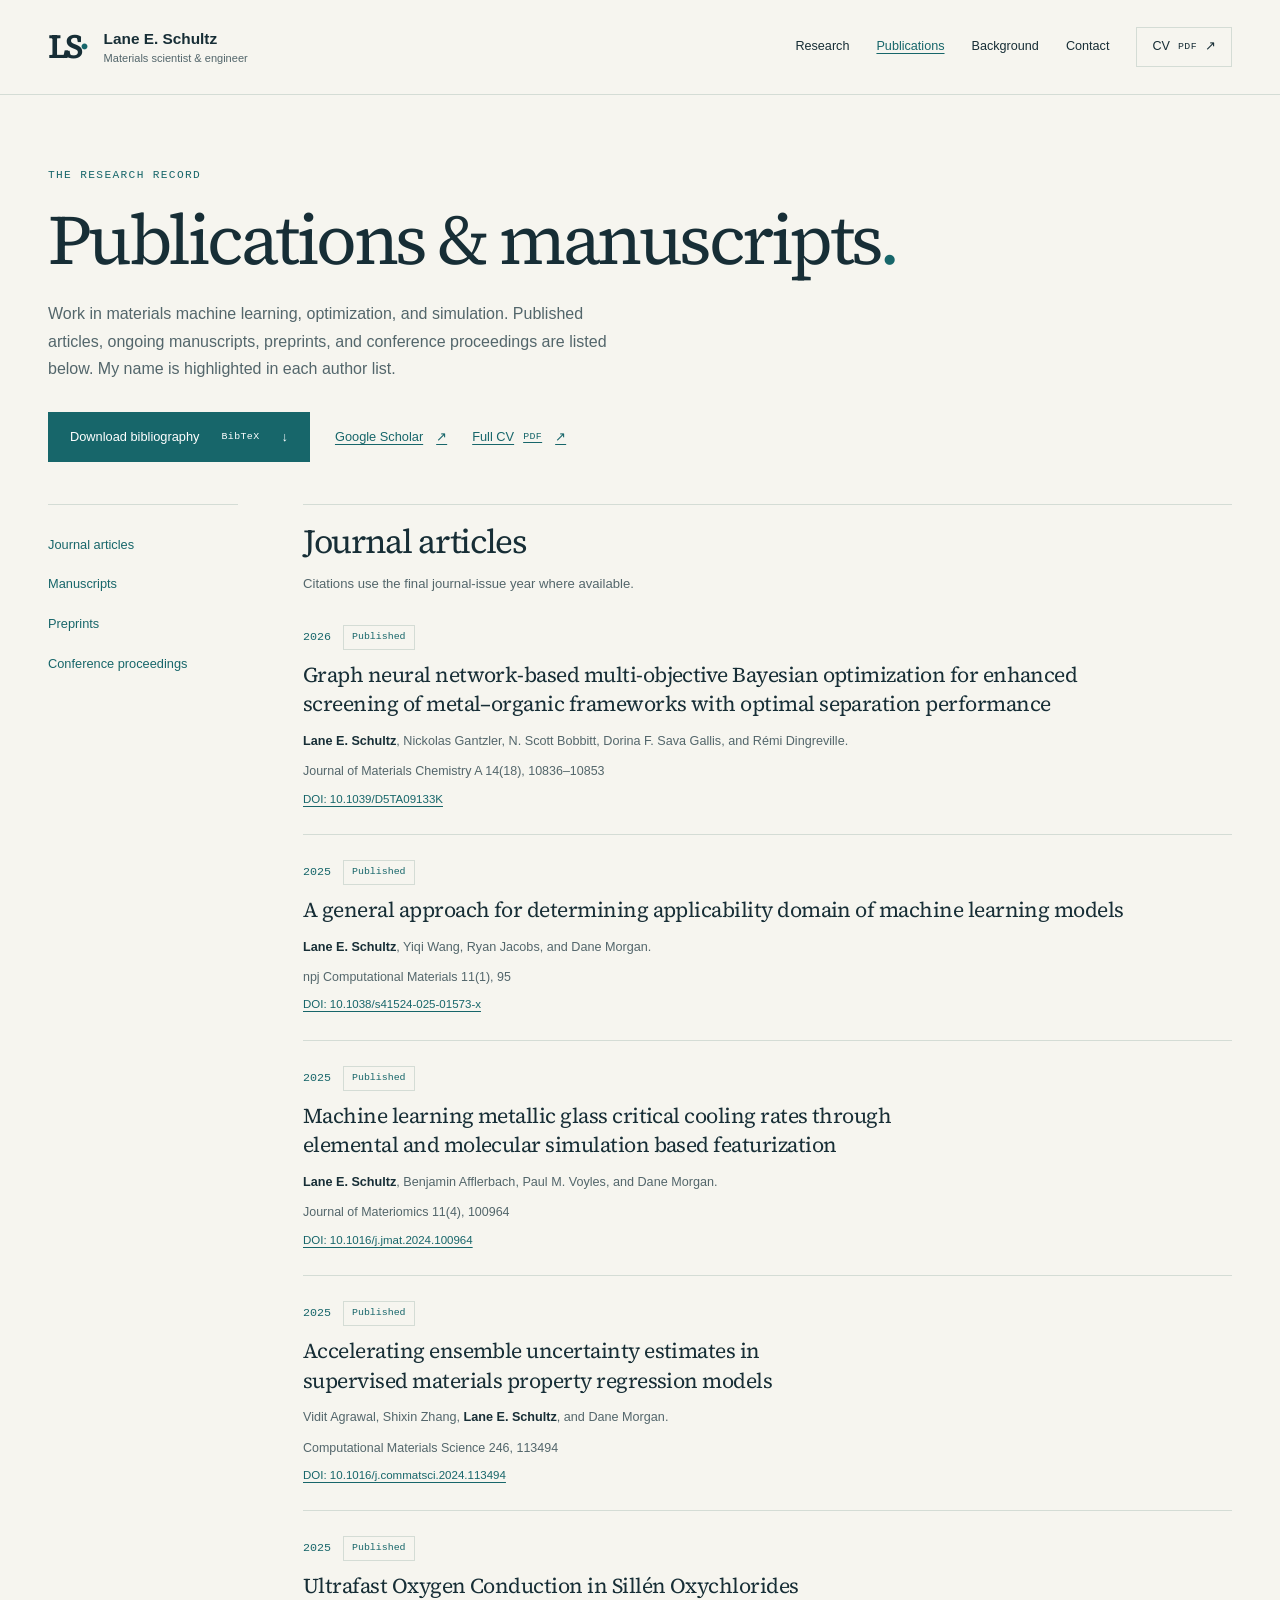
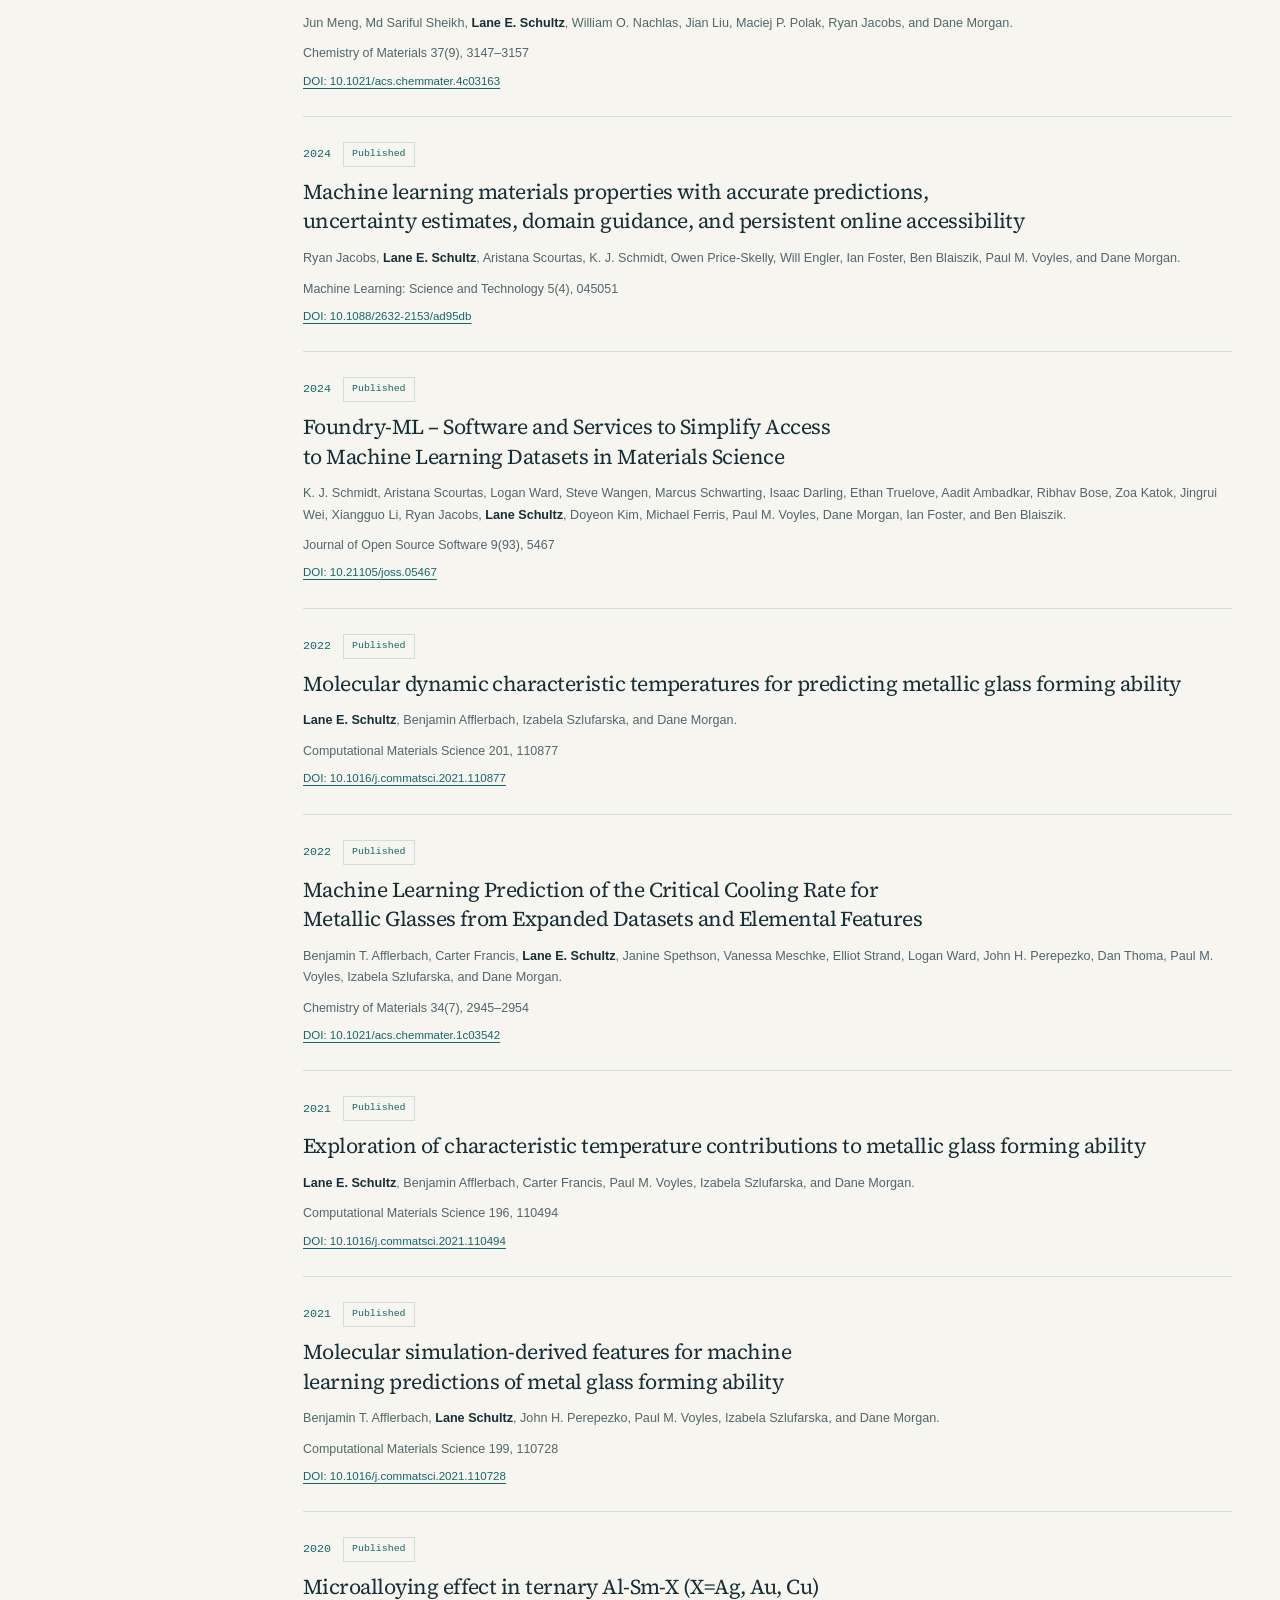
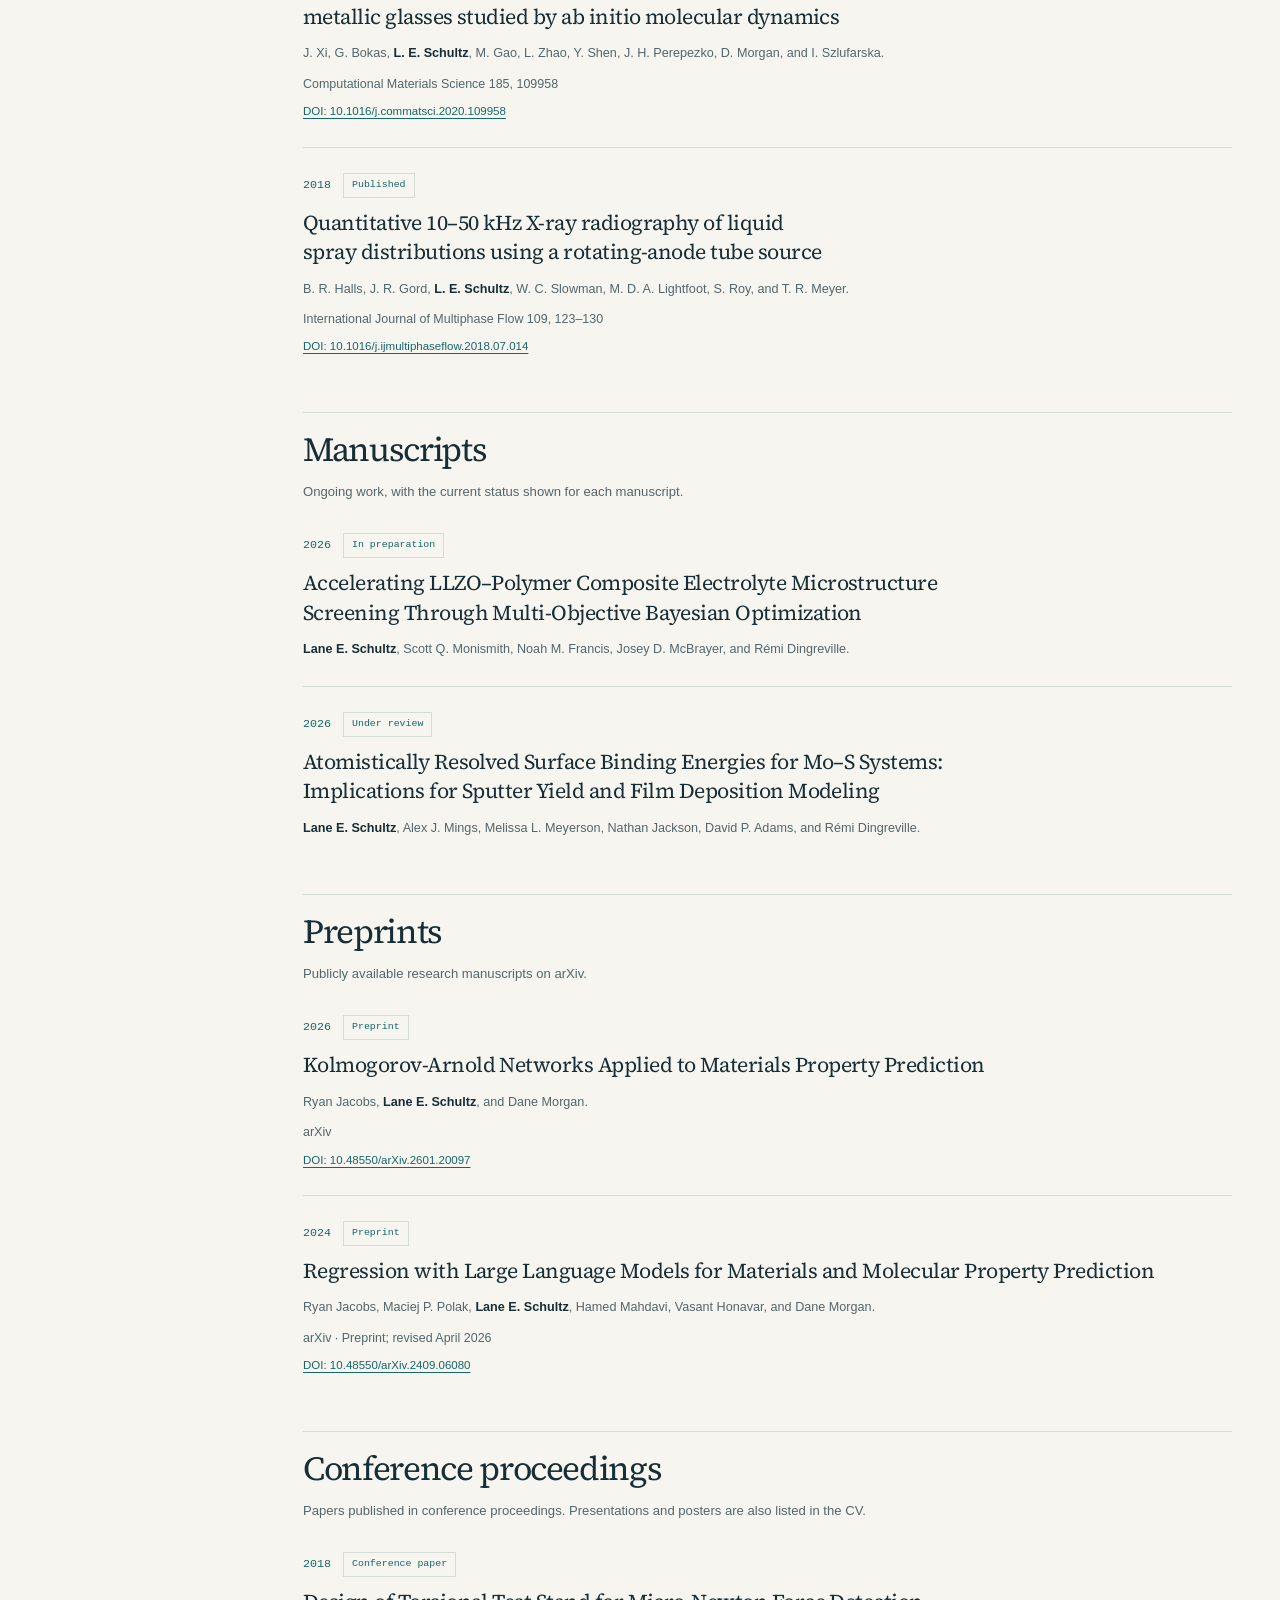
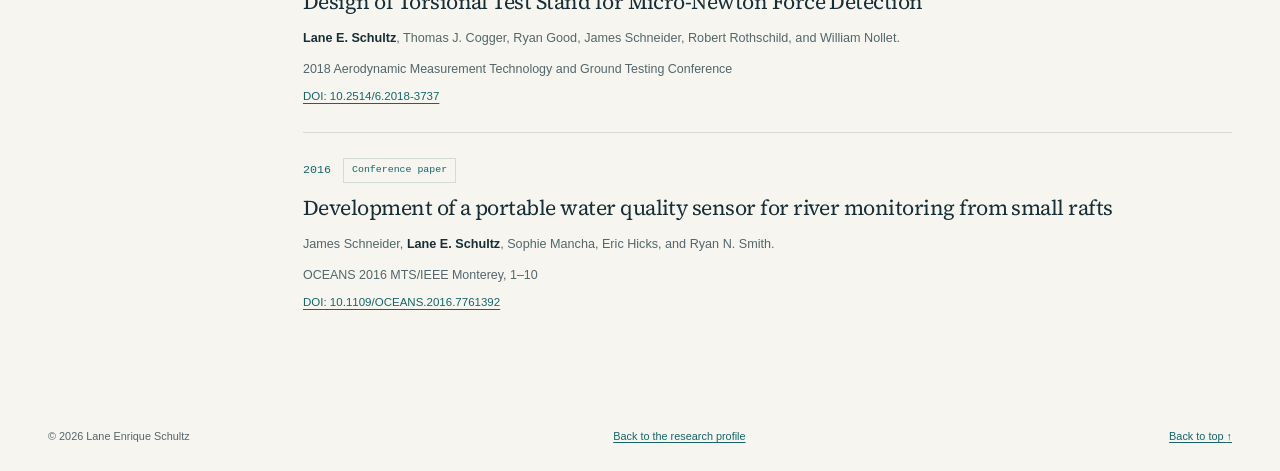
==== publications/index.html @ e8517e7f "First udpate using agentic modifications." ====
<!doctype html>
<html lang="en">
<head>
  <meta charset="utf-8">
  <meta name="viewport" content="width=device-width, initial-scale=1">
  <title>Publications &amp; Manuscripts | Lane E. Schultz</title>
  <meta name="description" content="Publications, preprints, and manuscripts by Lane E. Schultz in materials machine learning, Bayesian optimization, atomistic simulation, and materials design.">
  <meta name="theme-color" content="#f6f5ef">
  <link rel="canonical" href="https://leschultz.github.io/publications/">
  <link rel="icon" href="/assets/img/favicon.svg" type="image/svg+xml">
  <link rel="icon" href="/assets/img/favicon.png" type="image/png">
  <link rel="preload" href="/assets/fonts/source-serif-4-latin-400.woff2" as="font" type="font/woff2" crossorigin>
  <link rel="stylesheet" href="/assets/css/site.css">
  <script src="/assets/js/site.js" defer></script>
  <meta property="og:type" content="website">
  <meta property="og:title" content="Publications &amp; Manuscripts — Lane E. Schultz">
  <meta property="og:description" content="A research record spanning materials machine learning, Bayesian optimization, and multiscale simulation.">
  <meta property="og:url" content="https://leschultz.github.io/publications/">
  <meta property="og:image" content="https://leschultz.github.io/assets/img/social-card.png">
  <meta property="og:image:alt" content="Lane Enrique Schultz — materials science, machine learning, and multiscale modeling.">
  <meta name="twitter:card" content="summary_large_image">
</head>
<body>
  <a class="skip-link" href="#main">Skip to content</a>
  <header class="site-header"><div class="container header-inner">
    <a class="brand" href="/" aria-label="Lane Schultz — home"><span class="brand-mark" aria-hidden="true">LS<span>·</span></span><span>Lane E. Schultz<span class="brand-subtitle">Materials scientist &amp; engineer</span></span></a>
    <button class="menu-toggle" type="button" aria-expanded="false" aria-controls="site-nav" hidden>Menu <span aria-hidden="true">+</span></button>
    <nav id="site-nav" class="site-nav" aria-label="Main navigation"><a href="/#research">Research</a><a href="/publications/" aria-current="page">Publications</a><a href="/#background">Background</a><a href="/#contact">Contact</a><a class="nav-cv" href="/curriculum_vitae/cv_full_leschultz.pdf">CV <span class="file-label">PDF</span><span aria-hidden="true">↗</span></a></nav>
  </div></header>
  <main id="main" class="container">
    <div class="page-intro"><p class="eyebrow">The research record</p><h1>Publications &amp; manuscripts<span class="accent">.</span></h1><p>Work in materials machine learning, optimization, and simulation. Published articles, ongoing manuscripts, preprints, and conference proceedings are listed below. My name is highlighted in each author list.</p><div class="actions"><a class="button" href="/files/publications.bib" download>Download bibliography <span class="file-label">BibTeX</span><span aria-hidden="true">↓</span></a><a class="text-link" href="https://scholar.google.com/citations?user=8WyBz08AAAAJ">Google Scholar <span aria-hidden="true">↗</span></a><a class="text-link" href="/curriculum_vitae/cv_full_leschultz.pdf">Full CV <span class="file-label">PDF</span><span aria-hidden="true">↗</span></a></div></div>
    <div class="archive-layout">
      <nav class="archive-nav" aria-label="Publication categories"><a href="#journal">Journal articles</a><a href="#manuscript">Manuscripts</a><a href="#preprint">Preprints</a><a href="#conference">Conference proceedings</a></nav>
      <div>
        <!-- generated:publication-archive -->
<section class="archive-section" id="journal" aria-labelledby="journal-heading">
<h2 id="journal-heading">Journal articles</h2>
<p class="archive-description">Citations use the final journal-issue year where available.</p>
<ol class="publication-list">
<li class="publication-entry" id="schultz_2026">
  <div class="publication-meta"><span class="publication-year">2026</span><span class="status-label">Published</span></div>
  <h3><a href="https://doi.org/10.1039/D5TA09133K">Graph neural network-based multi-objective Bayesian optimization for enhanced screening of metal–organic frameworks with optimal separation performance</a></h3>
  <p class="publication-authors"><strong>Lane E. Schultz</strong>, Nickolas Gantzler, N. Scott Bobbitt, Dorina F. Sava Gallis, and Rémi Dingreville.</p>
  <p class="publication-citation">Journal of Materials Chemistry A 14(18), 10836–10853</p>
  <p class="publication-doi"><a href="https://doi.org/10.1039/D5TA09133K">DOI: 10.1039/D5TA09133K</a></p>
</li>
<li class="publication-entry" id="schultz_kde_2024">
  <div class="publication-meta"><span class="publication-year">2025</span><span class="status-label">Published</span></div>
  <h3><a href="https://doi.org/10.1038/s41524-025-01573-x">A general approach for determining applicability domain of machine learning models</a></h3>
  <p class="publication-authors"><strong>Lane E. Schultz</strong>, Yiqi Wang, Ryan Jacobs, and Dane Morgan.</p>
  <p class="publication-citation">npj Computational Materials 11(1), 95</p>
  <p class="publication-doi"><a href="https://doi.org/10.1038/s41524-025-01573-x">DOI: 10.1038/s41524-025-01573-x</a></p>
</li>
<li class="publication-entry" id="schultz_potentials_2024">
  <div class="publication-meta"><span class="publication-year">2025</span><span class="status-label">Published</span></div>
  <h3><a href="https://doi.org/10.1016/j.jmat.2024.100964">Machine learning metallic glass critical cooling rates through elemental and molecular simulation based featurization</a></h3>
  <p class="publication-authors"><strong>Lane E. Schultz</strong>, Benjamin Afflerbach, Paul M. Voyles, and Dane Morgan.</p>
  <p class="publication-citation">Journal of Materiomics 11(4), 100964</p>
  <p class="publication-doi"><a href="https://doi.org/10.1016/j.jmat.2024.100964">DOI: 10.1016/j.jmat.2024.100964</a></p>
</li>
<li class="publication-entry" id="agrawal_2024">
  <div class="publication-meta"><span class="publication-year">2025</span><span class="status-label">Published</span></div>
  <h3><a href="https://doi.org/10.1016/j.commatsci.2024.113494">Accelerating ensemble uncertainty estimates in supervised materials property regression models</a></h3>
  <p class="publication-authors">Vidit Agrawal, Shixin Zhang, <strong>Lane E. Schultz</strong>, and Dane Morgan.</p>
  <p class="publication-citation">Computational Materials Science 246, 113494</p>
  <p class="publication-doi"><a href="https://doi.org/10.1016/j.commatsci.2024.113494">DOI: 10.1016/j.commatsci.2024.113494</a></p>
</li>
<li class="publication-entry" id="meng_2024">
  <div class="publication-meta"><span class="publication-year">2025</span><span class="status-label">Published</span></div>
  <h3><a href="https://doi.org/10.1021/acs.chemmater.4c03163">Ultrafast Oxygen Conduction in Sillén Oxychlorides</a></h3>
  <p class="publication-authors">Jun Meng, Md Sariful Sheikh, <strong>Lane E. Schultz</strong>, William O. Nachlas, Jian Liu, Maciej P. Polak, Ryan Jacobs, and Dane Morgan.</p>
  <p class="publication-citation">Chemistry of Materials 37(9), 3147–3157</p>
  <p class="publication-doi"><a href="https://doi.org/10.1021/acs.chemmater.4c03163">DOI: 10.1021/acs.chemmater.4c03163</a></p>
</li>
<li class="publication-entry" id="jacobs_2024">
  <div class="publication-meta"><span class="publication-year">2024</span><span class="status-label">Published</span></div>
  <h3><a href="https://doi.org/10.1088/2632-2153/ad95db">Machine learning materials properties with accurate predictions, uncertainty estimates, domain guidance, and persistent online accessibility</a></h3>
  <p class="publication-authors">Ryan Jacobs, <strong>Lane E. Schultz</strong>, Aristana Scourtas, K. J. Schmidt, Owen Price-Skelly, Will Engler, Ian Foster, Ben Blaiszik, Paul M. Voyles, and Dane Morgan.</p>
  <p class="publication-citation">Machine Learning: Science and Technology 5(4), 045051</p>
  <p class="publication-doi"><a href="https://doi.org/10.1088/2632-2153/ad95db">DOI: 10.1088/2632-2153/ad95db</a></p>
</li>
<li class="publication-entry" id="schmidt_2024">
  <div class="publication-meta"><span class="publication-year">2024</span><span class="status-label">Published</span></div>
  <h3><a href="https://doi.org/10.21105/joss.05467">Foundry-ML – Software and Services to Simplify Access to Machine Learning Datasets in Materials Science</a></h3>
  <p class="publication-authors">K. J. Schmidt, Aristana Scourtas, Logan Ward, Steve Wangen, Marcus Schwarting, Isaac Darling, Ethan Truelove, Aadit Ambadkar, Ribhav Bose, Zoa Katok, Jingrui Wei, Xiangguo Li, Ryan Jacobs, <strong>Lane Schultz</strong>, Doyeon Kim, Michael Ferris, Paul M. Voyles, Dane Morgan, Ian Foster, and Ben Blaiszik.</p>
  <p class="publication-citation">Journal of Open Source Software 9(93), 5467</p>
  <p class="publication-doi"><a href="https://doi.org/10.21105/joss.05467">DOI: 10.21105/joss.05467</a></p>
</li>
<li class="publication-entry" id="schultz_2022">
  <div class="publication-meta"><span class="publication-year">2022</span><span class="status-label">Published</span></div>
  <h3><a href="https://doi.org/10.1016/j.commatsci.2021.110877">Molecular dynamic characteristic temperatures for predicting metallic glass forming ability</a></h3>
  <p class="publication-authors"><strong>Lane E. Schultz</strong>, Benjamin Afflerbach, Izabela Szlufarska, and Dane Morgan.</p>
  <p class="publication-citation">Computational Materials Science 201, 110877</p>
  <p class="publication-doi"><a href="https://doi.org/10.1016/j.commatsci.2021.110877">DOI: 10.1016/j.commatsci.2021.110877</a></p>
</li>
<li class="publication-entry" id="afflerbach_2022">
  <div class="publication-meta"><span class="publication-year">2022</span><span class="status-label">Published</span></div>
  <h3><a href="https://doi.org/10.1021/acs.chemmater.1c03542">Machine Learning Prediction of the Critical Cooling Rate for Metallic Glasses from Expanded Datasets and Elemental Features</a></h3>
  <p class="publication-authors">Benjamin T. Afflerbach, Carter Francis, <strong>Lane E. Schultz</strong>, Janine Spethson, Vanessa Meschke, Elliot Strand, Logan Ward, John H. Perepezko, Dan Thoma, Paul M. Voyles, Izabela Szlufarska, and Dane Morgan.</p>
  <p class="publication-citation">Chemistry of Materials 34(7), 2945–2954</p>
  <p class="publication-doi"><a href="https://doi.org/10.1021/acs.chemmater.1c03542">DOI: 10.1021/acs.chemmater.1c03542</a></p>
</li>
<li class="publication-entry" id="schultz_2021">
  <div class="publication-meta"><span class="publication-year">2021</span><span class="status-label">Published</span></div>
  <h3><a href="https://doi.org/10.1016/j.commatsci.2021.110494">Exploration of characteristic temperature contributions to metallic glass forming ability</a></h3>
  <p class="publication-authors"><strong>Lane E. Schultz</strong>, Benjamin Afflerbach, Carter Francis, Paul M. Voyles, Izabela Szlufarska, and Dane Morgan.</p>
  <p class="publication-citation">Computational Materials Science 196, 110494</p>
  <p class="publication-doi"><a href="https://doi.org/10.1016/j.commatsci.2021.110494">DOI: 10.1016/j.commatsci.2021.110494</a></p>
</li>
<li class="publication-entry" id="afflerbach_2021">
  <div class="publication-meta"><span class="publication-year">2021</span><span class="status-label">Published</span></div>
  <h3><a href="https://doi.org/10.1016/j.commatsci.2021.110728">Molecular simulation-derived features for machine learning predictions of metal glass forming ability</a></h3>
  <p class="publication-authors">Benjamin T. Afflerbach, <strong>Lane Schultz</strong>, John H. Perepezko, Paul M. Voyles, Izabela Szlufarska, and Dane Morgan.</p>
  <p class="publication-citation">Computational Materials Science 199, 110728</p>
  <p class="publication-doi"><a href="https://doi.org/10.1016/j.commatsci.2021.110728">DOI: 10.1016/j.commatsci.2021.110728</a></p>
</li>
<li class="publication-entry" id="janqi_2020">
  <div class="publication-meta"><span class="publication-year">2020</span><span class="status-label">Published</span></div>
  <h3><a href="https://doi.org/10.1016/j.commatsci.2020.109958">Microalloying effect in ternary Al-Sm-X (X=Ag, Au, Cu) metallic glasses studied by ab initio molecular dynamics</a></h3>
  <p class="publication-authors">J. Xi, G. Bokas, <strong>L. E. Schultz</strong>, M. Gao, L. Zhao, Y. Shen, J. H. Perepezko, D. Morgan, and I. Szlufarska.</p>
  <p class="publication-citation">Computational Materials Science 185, 109958</p>
  <p class="publication-doi"><a href="https://doi.org/10.1016/j.commatsci.2020.109958">DOI: 10.1016/j.commatsci.2020.109958</a></p>
</li>
<li class="publication-entry" id="halls_2018">
  <div class="publication-meta"><span class="publication-year">2018</span><span class="status-label">Published</span></div>
  <h3><a href="https://doi.org/10.1016/j.ijmultiphaseflow.2018.07.014">Quantitative 10–50 kHz X-ray radiography of liquid spray distributions using a rotating-anode tube source</a></h3>
  <p class="publication-authors">B. R. Halls, J. R. Gord, <strong>L. E. Schultz</strong>, W. C. Slowman, M. D. A. Lightfoot, S. Roy, and T. R. Meyer.</p>
  <p class="publication-citation">International Journal of Multiphase Flow 109, 123–130</p>
  <p class="publication-doi"><a href="https://doi.org/10.1016/j.ijmultiphaseflow.2018.07.014">DOI: 10.1016/j.ijmultiphaseflow.2018.07.014</a></p>
</li>
</ol>
</section>
<section class="archive-section" id="manuscript" aria-labelledby="manuscript-heading">
<h2 id="manuscript-heading">Manuscripts</h2>
<p class="archive-description">Ongoing work, with the current status shown for each manuscript.</p>
<ol class="publication-list">
<li class="publication-entry" id="schultz_llzo_2026">
  <div class="publication-meta"><span class="publication-year">2026</span><span class="status-label">In preparation</span></div>
  <h3>Accelerating LLZO–Polymer Composite Electrolyte Microstructure Screening Through Multi-Objective Bayesian Optimization</h3>
  <p class="publication-authors"><strong>Lane E. Schultz</strong>, Scott Q. Monismith, Noah M. Francis, Josey D. McBrayer, and Rémi Dingreville.</p>
</li>
<li class="publication-entry" id="schultz_sputtering_2026">
  <div class="publication-meta"><span class="publication-year">2026</span><span class="status-label">Under review</span></div>
  <h3>Atomistically Resolved Surface Binding Energies for Mo–S Systems: Implications for Sputter Yield and Film Deposition Modeling</h3>
  <p class="publication-authors"><strong>Lane E. Schultz</strong>, Alex J. Mings, Melissa L. Meyerson, Nathan Jackson, David P. Adams, and Rémi Dingreville.</p>
</li>
</ol>
</section>
<section class="archive-section" id="preprint" aria-labelledby="preprint-heading">
<h2 id="preprint-heading">Preprints</h2>
<p class="archive-description">Publicly available research manuscripts on arXiv.</p>
<ol class="publication-list">
<li class="publication-entry" id="jacobs2026kolmogorovarnoldnetworksappliedmaterials">
  <div class="publication-meta"><span class="publication-year">2026</span><span class="status-label">Preprint</span></div>
  <h3><a href="https://doi.org/10.48550/arXiv.2601.20097">Kolmogorov-Arnold Networks Applied to Materials Property Prediction</a></h3>
  <p class="publication-authors">Ryan Jacobs, <strong>Lane E. Schultz</strong>, and Dane Morgan.</p>
  <p class="publication-citation">arXiv</p>
  <p class="publication-doi"><a href="https://doi.org/10.48550/arXiv.2601.20097">DOI: 10.48550/arXiv.2601.20097</a></p>
</li>
<li class="publication-entry" id="jacobs2024regressionlargelanguagemodels">
  <div class="publication-meta"><span class="publication-year">2024</span><span class="status-label">Preprint</span></div>
  <h3><a href="https://doi.org/10.48550/arXiv.2409.06080">Regression with Large Language Models for Materials and Molecular Property Prediction</a></h3>
  <p class="publication-authors">Ryan Jacobs, Maciej P. Polak, <strong>Lane E. Schultz</strong>, Hamed Mahdavi, Vasant Honavar, and Dane Morgan.</p>
  <p class="publication-citation">arXiv · Preprint; revised April 2026</p>
  <p class="publication-doi"><a href="https://doi.org/10.48550/arXiv.2409.06080">DOI: 10.48550/arXiv.2409.06080</a></p>
</li>
</ol>
</section>
<section class="archive-section" id="conference" aria-labelledby="conference-heading">
<h2 id="conference-heading">Conference proceedings</h2>
<p class="archive-description">Papers published in conference proceedings. Presentations and posters are also listed in the CV.</p>
<ol class="publication-list">
<li class="publication-entry" id="schultz_2018">
  <div class="publication-meta"><span class="publication-year">2018</span><span class="status-label">Conference paper</span></div>
  <h3><a href="https://doi.org/10.2514/6.2018-3737">Design of Torsional Test Stand for Micro-Newton Force Detection</a></h3>
  <p class="publication-authors"><strong>Lane E. Schultz</strong>, Thomas J. Cogger, Ryan Good, James Schneider, Robert Rothschild, and William Nollet.</p>
  <p class="publication-citation">2018 Aerodynamic Measurement Technology and Ground Testing Conference</p>
  <p class="publication-doi"><a href="https://doi.org/10.2514/6.2018-3737">DOI: 10.2514/6.2018-3737</a></p>
</li>
<li class="publication-entry" id="schneider_2016">
  <div class="publication-meta"><span class="publication-year">2016</span><span class="status-label">Conference paper</span></div>
  <h3><a href="https://doi.org/10.1109/OCEANS.2016.7761392">Development of a portable water quality sensor for river monitoring from small rafts</a></h3>
  <p class="publication-authors">James Schneider, <strong>Lane E. Schultz</strong>, Sophie Mancha, Eric Hicks, and Ryan N. Smith.</p>
  <p class="publication-citation">OCEANS 2016 MTS/IEEE Monterey, 1–10</p>
  <p class="publication-doi"><a href="https://doi.org/10.1109/OCEANS.2016.7761392">DOI: 10.1109/OCEANS.2016.7761392</a></p>
</li>
</ol>
</section>
<!-- /generated:publication-archive -->
      </div>
    </div>
  </main>
  <footer class="site-footer"><div class="container footer-inner"><p>© <span data-year>2026</span> Lane Enrique Schultz</p><p><a href="/">Back to the research profile</a></p><a href="#main">Back to top <span aria-hidden="true">↑</span></a></div></footer>
</body>
</html>
---- assets/css/site.css ----
@font-face {
  font-family: "Source Serif";
  src: url("../fonts/source-serif-4-latin-400.woff2") format("woff2");
  font-style: normal;
  font-weight: 400;
  font-display: swap;
}

:root {
  color-scheme: light;
  --paper: #f6f5ef;
  --white: #fffefa;
  --ink: #172e36;
  --muted: #53666b;
  --teal: #17666a;
  --teal-dark: #104d50;
  --line: #d4dcd5;
  --wash: #eaf0e9;
  --gold: #ae7941;
  --serif: "Source Serif", Georgia, "Times New Roman", serif;
  --sans: -apple-system, BlinkMacSystemFont, "Segoe UI", sans-serif;
  --mono: "SFMono-Regular", Consolas, "Liberation Mono", monospace;
  --header-height: 94px;
}

* { box-sizing: border-box; }
html { scroll-behavior: smooth; scroll-padding-top: calc(var(--header-height) + 24px); }
body { margin: 0; background: var(--paper); color: var(--ink); font-family: var(--sans); font-size: 16px; line-height: 1.7; -webkit-font-smoothing: antialiased; }
button, input { font: inherit; }
button, a { -webkit-tap-highlight-color: transparent; }
button { color: inherit; }
a { color: var(--teal); text-underline-offset: 0.22em; text-decoration-thickness: 1px; }
a:hover { color: var(--teal-dark); }
a:focus-visible, button:focus-visible, summary:focus-visible { outline: 3px solid var(--teal); outline-offset: 5px; border-radius: 2px; }
::selection { background: #c4ded3; color: var(--ink); }
img, svg { display: block; max-width: 100%; height: auto; }
picture { display: block; }
figure, p, h1, h2, h3, h4 { margin: 0; }
h1, h2, h3 { text-wrap: balance; }
h1, h2 { font-family: var(--serif); font-weight: 400; }
h2 { font-size: clamp(2.25rem, 3.5vw, 3.4rem); line-height: 1.13; letter-spacing: -0.04em; }
h3 { font-size: 1.35rem; font-weight: 550; line-height: 1.4; letter-spacing: -0.025em; }
h4 { font-size: 1rem; font-weight: 600; line-height: 1.5; }
p + p { margin-top: 1em; }
[hidden] { display: none !important; }
.container { width: min(1200px, calc(100% - 96px)); margin-inline: auto; }
.section { padding-block: 104px; }
.eyebrow { display: block; color: var(--teal); font: 500 0.7rem/1.6 var(--mono); letter-spacing: 0.12em; text-transform: uppercase; }
.accent { color: var(--teal); }
.muted { color: var(--muted); }
.detail { color: var(--muted); font-size: 0.85rem; font-weight: 400; }
.file-label { font: 0.62rem/1.4 var(--mono); letter-spacing: 0.04em; vertical-align: middle; }
.skip-link { position: fixed; top: -100px; left: 20px; z-index: 100; padding: 12px 20px; background: var(--white); color: var(--ink); }
.skip-link:focus { top: 16px; }

/* Navigation stays readable without JavaScript. The compact menu is an enhancement. */
.site-header { position: sticky; top: 0; z-index: 20; background: var(--paper); border-bottom: 1px solid var(--line); }
html:not(.menu-ready) .site-header { position: static; }
.header-inner { display: flex; align-items: center; justify-content: space-between; gap: 30px; min-height: var(--header-height); }
.brand { display: flex; align-items: center; gap: 15px; color: var(--ink); text-decoration: none; font-size: 0.96rem; font-weight: 650; line-height: 1.5; }
.brand-mark { font-family: var(--serif); font-size: 2rem; letter-spacing: -0.1em; padding-right: 0.1em; }
.brand-mark > span { color: var(--teal); }
.brand-subtitle { display: block; color: var(--muted); font-size: 0.69rem; font-weight: 400; }
.site-nav { display: flex; align-items: center; gap: 27px; }
.site-nav > a { color: var(--ink); font-size: 0.79rem; text-decoration: none; padding-block: 12px; }
.site-nav > a:hover, .site-nav > a[aria-current] { color: var(--teal); text-decoration: underline; }
.site-nav .nav-cv { display: flex; gap: 8px; align-items: center; border: 1px solid var(--line); padding: 8px 15px; }
.menu-toggle { display: none; align-items: center; gap: 12px; border: 1px solid var(--line); background: transparent; padding: 9px 13px; cursor: pointer; font-size: 0.8rem; min-height: 44px; }
.menu-toggle > span { font-size: 1.2rem; line-height: 1; }

/* The introduction: a typographic profile and a conceptual scientific illustration. */
.hero { display: grid; grid-template-columns: 1.15fr 1fr; gap: 52px; padding-top: 78px; }
.hero-copy > .eyebrow { display: flex; align-items: center; gap: 10px; margin-bottom: 25px; }
.status-dot { width: 6px; height: 6px; border-radius: 50%; background: var(--teal); flex-shrink: 0; }
.hero h1 { font-size: clamp(3.9rem, 6.5vw, 6rem); letter-spacing: -0.055em; line-height: 1.02; margin-left: -0.045em; }
.hero-lead { margin-top: 27px; font-size: clamp(1.22rem, 1.8vw, 1.55rem); line-height: 1.45; letter-spacing: -0.02em; }
.hero-description { color: var(--muted); font-size: 0.94rem; max-width: 47ch; margin-top: 18px; }
.actions { display: flex; flex-wrap: wrap; align-items: center; gap: 25px; margin-top: 30px; }
.button { display: inline-flex; justify-content: center; align-items: center; gap: 22px; padding: 13px 21px; background: var(--teal); color: white; font-size: 0.8rem; font-weight: 500; text-decoration: none; border: 1px solid transparent; min-height: 48px; }
.button:hover { background: var(--teal-dark); color: white; }
.text-link { display: inline-flex; align-items: center; gap: 9px; font-size: 0.8rem; font-weight: 500; padding-block: 8px; }
.text-link > span[aria-hidden] { margin-left: 4px; }
.hero-figure { align-self: center; background: var(--wash); position: relative; border: 1px solid var(--line); padding: 20px 24px 21px; }
.figure-label { display: flex; justify-content: space-between; gap: 12px; font: 0.61rem/1.6 var(--mono); color: var(--teal); }
.hero-figure > img { width: 100%; }
figcaption { color: var(--muted); font: 0.65rem/1.6 var(--mono); }
.hero-context { grid-column: 1 / -1; display: flex; justify-content: space-between; gap: 30px; padding: 27px 0 31px; border-top: 1px solid var(--line); margin-top: 10px; }
.hero-context p { font-size: 0.8rem; margin-top: 4px; }
.hero-context .eyebrow { font-size: 0.6rem; }

/* Research and publications are editorial lists, with the work doing the talking. */
.research-section { background: var(--white); border-block: 1px solid var(--line); }
.section-heading { display: flex; align-items: flex-end; justify-content: space-between; gap: 60px; margin-bottom: 48px; }
.section-heading .eyebrow { margin-bottom: 17px; }
.section-intro { max-width: 37ch; color: var(--muted); font-size: 0.93rem; }
.section-heading > .text-link { flex-shrink: 0; }
.research-grid { display: grid; grid-template-columns: repeat(3, minmax(0, 1fr)); border-top: 1px solid var(--line); }
.research-project { display: flex; flex-direction: column; padding: 29px 28px 8px; border-left: 1px solid var(--line); }
.research-project:first-child { padding-left: 0; border-left: 0; }
.research-project:last-child { padding-right: 0; }
.project-top { display: flex; align-items: center; gap: 15px; margin-bottom: 21px; }
.project-number { font: 1.75rem/1 var(--serif); color: var(--teal); }
.project-top .eyebrow { font-size: 0.6rem; letter-spacing: 0.07em; }
.research-project h3 { margin-bottom: 17px; font-size: 1.45rem; }
.research-project > p { font-size: 0.87rem; color: var(--muted); }
.research-project .project-methods { margin-top: 23px; color: var(--teal); font-size: 0.7rem; }
.project-bottom { display: flex; align-items: flex-start; flex-direction: column; gap: 8px; margin-top: auto; padding-top: 24px; }
.status-label { display: inline-block; font: 0.62rem/1.7 var(--mono); padding: 3px 8px; border: 1px solid var(--line); color: var(--teal); background: var(--paper); }
.foundations { display: grid; grid-template-columns: 1.4fr 0.7fr; gap: 65px; margin-top: 64px; background: var(--paper); padding: 38px 42px; align-items: center; }
.foundation-copy > h3 { font-family: var(--serif); font-weight: 400; font-size: 1.9rem; margin-top: 10px; }
.foundation-copy > p:not(.eyebrow) { color: var(--muted); font-size: 0.87rem; margin-top: 15px; }
.inline-links { display: flex; flex-wrap: wrap; gap: 24px; margin-top: 17px; font-size: 0.77rem; }
.inline-links a { padding-block: 7px; }
.foundation-figure { text-align: center; }
.foundation-figure img { width: 100%; background: white; }
.foundation-figure figcaption { font-size: 0.56rem; margin-top: 10px; }
.selected-publications { list-style: none; padding: 0; margin: 0; }
.selected-publication { display: grid; grid-template-columns: 85px 1fr 28px; gap: 25px; padding: 29px 0; border-top: 1px solid var(--line); }
.publication-year { color: var(--teal); font: 1rem/1.6 var(--mono); padding-top: 5px; }
.selected-publication h3 { font-family: var(--serif); font-weight: 400; font-size: 1.5rem; line-height: 1.35; max-width: 55ch; }
.selected-publication h3 a, .publication-entry h3 a { color: var(--ink); text-decoration: none; }
.selected-publication h3 a:hover, .publication-entry h3 a:hover { color: var(--teal); text-decoration: underline; }
.selected-publication .publication-venue { color: var(--teal); font-size: 0.73rem; margin-top: 10px; }
.publication-summary { color: var(--muted); font-size: 0.86rem; margin-top: 8px; }
.publication-arrow { color: var(--teal); font-size: 1.4rem; }
.section-footnote { padding-top: 22px; margin-top: 12px; border-top: 1px solid var(--line); color: var(--muted); font-size: 0.8rem; }

.background-section { background: var(--wash); border-block: 1px solid var(--line); }
.background-grid { display: grid; grid-template-columns: 0.85fr 1.25fr; gap: 100px; }
.profile img { width: 100%; aspect-ratio: 1.1; object-fit: cover; object-position: 50% 40%; }
.profile > p { font-size: 0.87rem; color: var(--muted); margin-top: 24px; }
.profile .text-link { margin-top: 15px; }
.background-record > h3 { font-size: 1.05rem; margin-bottom: 23px; }
.timeline { list-style: none; margin: 0 0 43px; padding-left: 23px; border-left: 1px solid #b9cac1; }
.timeline li { position: relative; padding-bottom: 28px; }
.timeline li:last-child { padding-bottom: 0; }
.timeline li::before { content: ""; position: absolute; left: -27px; top: 6px; width: 7px; height: 7px; background: var(--teal); border-radius: 50%; }
.timeline-date { display: block; font: 0.65rem/1.7 var(--mono); color: var(--teal); margin-bottom: 5px; }
.timeline p, .education-list p { color: var(--muted); font-size: 0.85rem; margin-top: 4px; }
.education-list { list-style: none; padding: 0; margin: 0; }
.education-list li { display: grid; grid-template-columns: 48px 1fr; gap: 17px; padding: 16px 0; border-top: 1px solid #c7d4cb; }
.education-list .timeline-date { margin-top: 3px; }
.education-list .detail { font-size: 0.75rem; }
.community-grid { display: grid; grid-template-columns: 1fr 1fr; gap: 100px; border-top: 1px solid #c7d4cb; margin-top: 64px; padding-top: 40px; }
.community-grid h3 { font-family: var(--serif); font-size: 1.8rem; font-weight: 400; margin-top: 12px; }
.plain-list { list-style: none; padding: 0; margin: 23px 0 0; }
.plain-list li + li { margin-top: 23px; }
.plain-list strong { font-size: 0.84rem; font-weight: 600; }
.plain-list p { font-size: 0.81rem; color: var(--muted); margin-top: 5px; }
.plain-list .detail { font-size: 0.75rem; }

.contact-section { background: var(--ink); color: var(--paper); }
.contact-section .eyebrow { color: #afc7bd; margin-bottom: 19px; }
.contact-grid { display: grid; grid-template-columns: 1fr 0.35fr; gap: 100px; }
.contact-section a { color: #d0e5d9; }
.contact-section a:hover { color: white; }
.contact-section a:focus-visible { outline-color: #b8dec6; }
.contact-section h2 { font-size: clamp(2.6rem, 4.2vw, 4rem); }
.contact-section h2 + p { margin-top: 23px; color: #b9c9cb; font-size: 0.9rem; }
.contact-email { display: inline-block; font-family: var(--serif); font-size: clamp(1.15rem, 2.2vw, 1.85rem); margin-top: 20px; overflow-wrap: anywhere; }
.contact-section .work-contact { font-size: 0.76rem; color: #b9c9cb; margin-top: 23px; line-height: 1.9; }
.contact-links h3 { font-size: 0.85rem; font-weight: 400; margin-bottom: 20px; }
.contact-links > a { display: flex; justify-content: space-between; border-top: 1px solid #3e5359; padding: 12px 0; text-decoration: none; font-size: 0.84rem; }
.contact-links > a:hover { text-decoration: underline; }
.documents { display: flex; gap: 22px; align-items: center; flex-wrap: wrap; border-top: 1px solid #3e5359; margin-top: 60px; padding-top: 24px; }
.documents .eyebrow { margin: 0 10px 0 0; font-size: 0.6rem; }
.documents a { font-size: 0.71rem; padding-block: 7px; }
.documents .file-label { font-size: 0.55rem; }
.footer-inner { display: flex; justify-content: space-between; gap: 20px; padding-block: 25px; color: var(--muted); font-size: 0.68rem; }
.footer-inner p + p { margin: 0; }

/* Publication archive */
.page-intro { padding-top: 72px; padding-bottom: 42px; }
.page-intro h1 { font-size: clamp(3rem, 5.5vw, 5rem); line-height: 1.1; letter-spacing: -0.05em; margin: 16px 0 22px; }
.page-intro > p:not(.eyebrow) { color: var(--muted); max-width: 65ch; }
.archive-layout { display: grid; grid-template-columns: 190px minmax(0, 1fr); gap: 65px; padding-bottom: 90px; }
.archive-nav { align-self: start; position: sticky; top: calc(var(--header-height) + 32px); display: flex; flex-direction: column; border-top: 1px solid var(--line); padding-top: 20px; }
.archive-nav a { padding: 9px 0; font-size: 0.8rem; text-decoration: none; }
.archive-nav a:hover { text-decoration: underline; }
.archive-section { padding-top: 18px; border-top: 1px solid var(--line); }
.archive-section + .archive-section { margin-top: 55px; }
.archive-section h2 { font-size: 2.1rem; }
.archive-description { color: var(--muted); font-size: 0.82rem; margin-top: 12px; }
.publication-list { list-style: none; margin: 5px 0 0; padding: 0; }
.publication-entry { padding: 25px 0; border-bottom: 1px solid var(--line); scroll-margin-top: 24px; }
.publication-entry:last-child { border-bottom: 0; padding-bottom: 0; }
.publication-entry h3 { font-family: var(--serif); font-weight: 400; font-size: 1.32rem; line-height: 1.4; }
.publication-meta { display: flex; flex-wrap: wrap; gap: 12px; align-items: center; margin-bottom: 10px; }
.publication-meta .publication-year { font-size: 0.73rem; padding: 0; }
.publication-authors { color: var(--muted); font-size: 0.79rem; margin-top: 12px; }
.publication-authors strong { color: var(--ink); font-weight: 600; }
.publication-citation { font-size: 0.78rem; color: var(--muted); margin-top: 9px; }
.publication-doi { font-size: 0.72rem; margin-top: 7px; overflow-wrap: anywhere; }
.empty-page { min-height: 65vh; padding-block: 90px; }
.empty-page h1 { font-size: clamp(3rem, 6vw, 5rem); margin-bottom: 20px; }
.empty-page .actions { margin-top: 30px; }

@media (min-width: 1800px) {
  .container { width: min(1320px, calc(100% - 120px)); }
  .hero { gap: 80px; padding-top: 100px; }
}
@media (max-width: 1100px) {
  .container { width: calc(100% - 64px); }
  .site-nav { gap: 20px; }
  .hero { gap: 35px; }
  .hero h1 { font-size: 4.5rem; }
  .hero-figure { padding-inline: 18px; }
  .figure-label { font-size: 0.54rem; }
  .background-grid, .community-grid, .contact-grid { gap: 55px; }
  .section-heading { gap: 35px; }
  .research-project { padding-inline: 22px; }
  .project-top { flex-direction: column; align-items: flex-start; gap: 10px; }
  .archive-layout { grid-template-columns: 155px minmax(0, 1fr); gap: 35px; }
}
@media (max-width: 900px) {
  :root { --header-height: 80px; }
  .brand-subtitle { display: none; }
  .header-inner { gap: 20px; }
  .site-nav { gap: 16px; }
  .site-nav > a { font-size: 0.74rem; }
  .hero { padding-top: 55px; grid-template-columns: 1.2fr 0.9fr; gap: 28px; }
  .hero h1 { font-size: 3.9rem; }
  .hero-copy > .eyebrow { font-size: 0.6rem; }
  .hero-lead { font-size: 1.2rem; }
  .hero-description { font-size: 0.87rem; }
  .hero-figure { padding: 12px; }
  .figure-label > span:last-child { display: none; }
  .hero-figure figcaption { font-size: 0.53rem; }
  .hero .actions { gap: 15px; }
  .section { padding-block: 76px; }
  .section-heading { flex-wrap: wrap; gap: 24px; margin-bottom: 36px; }
  .section-intro { max-width: 60ch; }
  .research-project h3 { font-size: 1.25rem; }
  .research-project > p { font-size: 0.8rem; }
  .research-project { padding-inline: 18px; }
  .foundations { gap: 25px; padding: 30px; grid-template-columns: 1.5fr 0.8fr; }
  .background-grid { grid-template-columns: 0.9fr 1.2fr; gap: 38px; }
  .community-grid { gap: 40px; }
  .contact-grid { grid-template-columns: 1fr 0.4fr; gap: 35px; }
  .footer-inner > p:nth-child(2) { display: none; }
}
@media (max-width: 720px) {
  .container { width: calc(100% - 40px); }
  .header-inner { flex-wrap: wrap; gap: 0; padding-block: 14px; min-height: 76px; }
  .brand-subtitle { display: block; font-size: 0.61rem; }
  .brand { font-size: 0.87rem; gap: 12px; }
  .brand-mark { font-size: 1.8rem; }
  .site-nav { width: 100%; flex-wrap: wrap; gap: 8px 20px; padding-top: 14px; }
  .site-nav > a { font-size: 0.83rem; }
  .site-nav .nav-cv { padding: 6px 12px; }
  .menu-ready .menu-toggle { display: flex; }
  .menu-ready .site-nav { display: none; }
  .menu-ready .site-nav.is-open { display: flex; flex-direction: column; align-items: stretch; gap: 0; padding-top: 16px; padding-bottom: 8px; }
  .menu-ready .site-nav > a { padding: 12px 4px; }
  .menu-ready .site-nav .nav-cv { padding: 12px; margin-top: 8px; justify-content: center; }
  .hero { grid-template-columns: 1fr; padding-top: 44px; gap: 35px; }
  .hero h1 { font-size: clamp(3.7rem, 13vw, 5.3rem); }
  .hero-copy > .eyebrow { font-size: 0.6rem; margin-bottom: 22px; }
  .hero-lead { font-size: 1.35rem; margin-top: 23px; }
  .hero-description { max-width: 53ch; font-size: 0.9rem; }
  .hero-figure { padding: 17px 21px; max-width: 520px; width: 100%; justify-self: center; }
  .hero-figure img { max-height: 330px; width: 100%; }
  .hero-figure figcaption { font-size: 0.6rem; }
  .figure-label { font-size: 0.58rem; }
  .figure-label > span:last-child { display: inline; }
  .hero-context { flex-direction: column; gap: 18px; padding-top: 25px; margin-top: 0; }
  .hero-context p { font-size: 0.75rem; }
  .section { padding-block: 64px; }
  .section-heading { display: block; }
  .section-heading > .text-link, .section-intro { margin-top: 22px; }
  .section-intro { font-size: 0.87rem; }
  .research-grid { grid-template-columns: 1fr; }
  .research-project, .research-project:first-child, .research-project:last-child { padding: 27px 0; border: 0; border-bottom: 1px solid var(--line); }
  .project-top { flex-direction: row; align-items: center; gap: 17px; margin-bottom: 17px; }
  .research-project h3 { font-size: 1.5rem; max-width: 33ch; }
  .research-project > p { font-size: 0.9rem; }
  .research-project .project-methods { font-size: 0.7rem; }
  .project-bottom { flex-direction: row; justify-content: space-between; align-items: center; padding-top: 18px; }
  .foundations { grid-template-columns: 1fr; padding: 28px 24px; margin-top: 36px; gap: 27px; }
  .foundation-figure { max-width: 260px; justify-self: center; }
  .selected-publication { grid-template-columns: 1fr; gap: 10px; }
  .publication-year { font-size: 0.8rem; }
  .selected-publication h3 { font-size: 1.4rem; }
  .publication-arrow { display: none; }
  .background-grid, .community-grid { grid-template-columns: 1fr; gap: 42px; }
  .profile img { aspect-ratio: 1.35; max-height: 380px; object-position: 50% 35%; }
  .profile > p { font-size: 0.9rem; }
  .community-grid { margin-top: 40px; padding-top: 35px; }
  .contact-grid { grid-template-columns: 1fr; gap: 40px; }
  .contact-links { max-width: 400px; }
  .contact-email { font-size: clamp(1.08rem, 4.4vw, 1.7rem); }
  .documents { gap: 10px 25px; margin-top: 37px; }
  .documents .eyebrow { width: 100%; }
  .documents a { font-size: 0.75rem; }
  .footer-inner { padding-block: 22px; font-size: 0.62rem; gap: 15px; }
  .page-intro { padding-top: 44px; padding-bottom: 32px; }
  .page-intro > p:not(.eyebrow) { font-size: 0.91rem; }
  .archive-layout { grid-template-columns: 1fr; gap: 30px; }
  .archive-nav { position: static; flex-direction: row; flex-wrap: wrap; gap: 6px 24px; }
  .archive-nav a { font-size: 0.75rem; }
  .publication-entry h3 { font-size: 1.28rem; }
  .archive-section h2 { font-size: 1.85rem; }
  .desktop-break { display: none; }
}
@media (max-width: 370px) {
  .container { width: calc(100% - 32px); }
  .brand { font-size: 0.8rem; gap: 9px; }
  .brand-subtitle { font-size: 0.57rem; }
  .menu-toggle { font-size: 0.73rem; padding: 8px 10px; gap: 8px; }
  .hero-copy > .eyebrow { font-size: 0.53rem; letter-spacing: 0.08em; }
  .project-bottom { flex-wrap: wrap; }
  .figure-label { font-size: 0.5rem; }
  .figure-label > span:last-child { display: none; }
}
@media (prefers-reduced-motion: reduce) {
  html { scroll-behavior: auto; }
}
@media print {
  :root { --paper: white; --wash: white; --white: white; --ink: black; --muted: #333; --teal: #174c4f; }
  body { font-size: 10pt; }
  .container { width: 100%; }
  .site-header { position: static; }
  .site-nav, .menu-toggle, .skip-link, .hero-figure, .archive-nav, .site-footer, .project-number { display: none !important; }
  .header-inner { min-height: 0; padding: 0 0 15px; }
  .section, .hero, .page-intro { padding-block: 25px; }
  .hero, .archive-layout { display: block; }
  .hero h1 { font-size: 36pt; }
  h2 { font-size: 24pt; }
  .research-grid { display: block; }
  .research-project { border: 0; padding: 16px 0; break-inside: avoid; }
  .research-project h3 { font-size: 15pt; }
  .contact-section { background: white; color: black; }
  .contact-section a, .contact-section .eyebrow, .contact-section .work-contact, .contact-section h2 + p { color: #174c4f; }
  .hero-context, .community-grid, .foundations { margin-top: 25px; }
  .publication-entry, .selected-publication, .timeline li, .education-list li { break-inside: avoid; }
  .archive-section + .archive-section { margin-top: 25px; }
  .profile img { max-height: 200px; }
  .button { background: white; color: black; border-color: black; }
  a { text-decoration: none; }
}
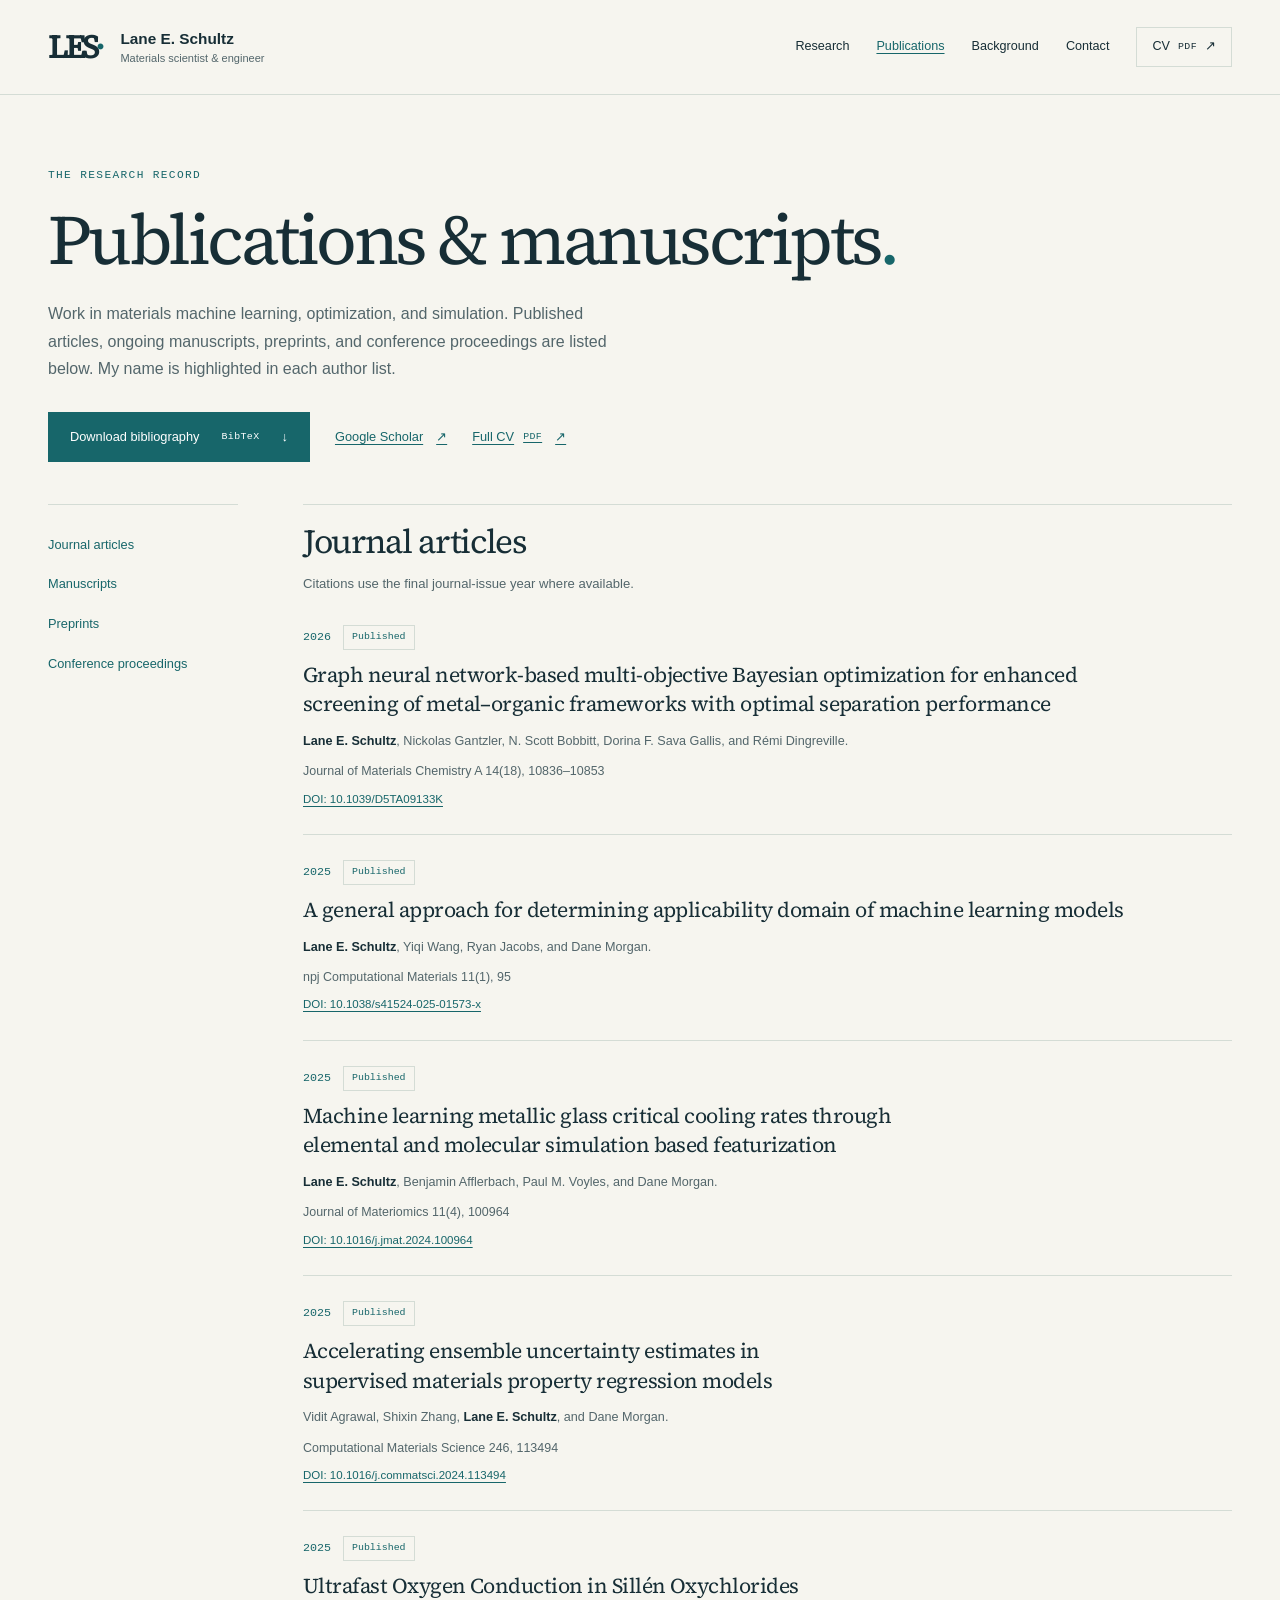
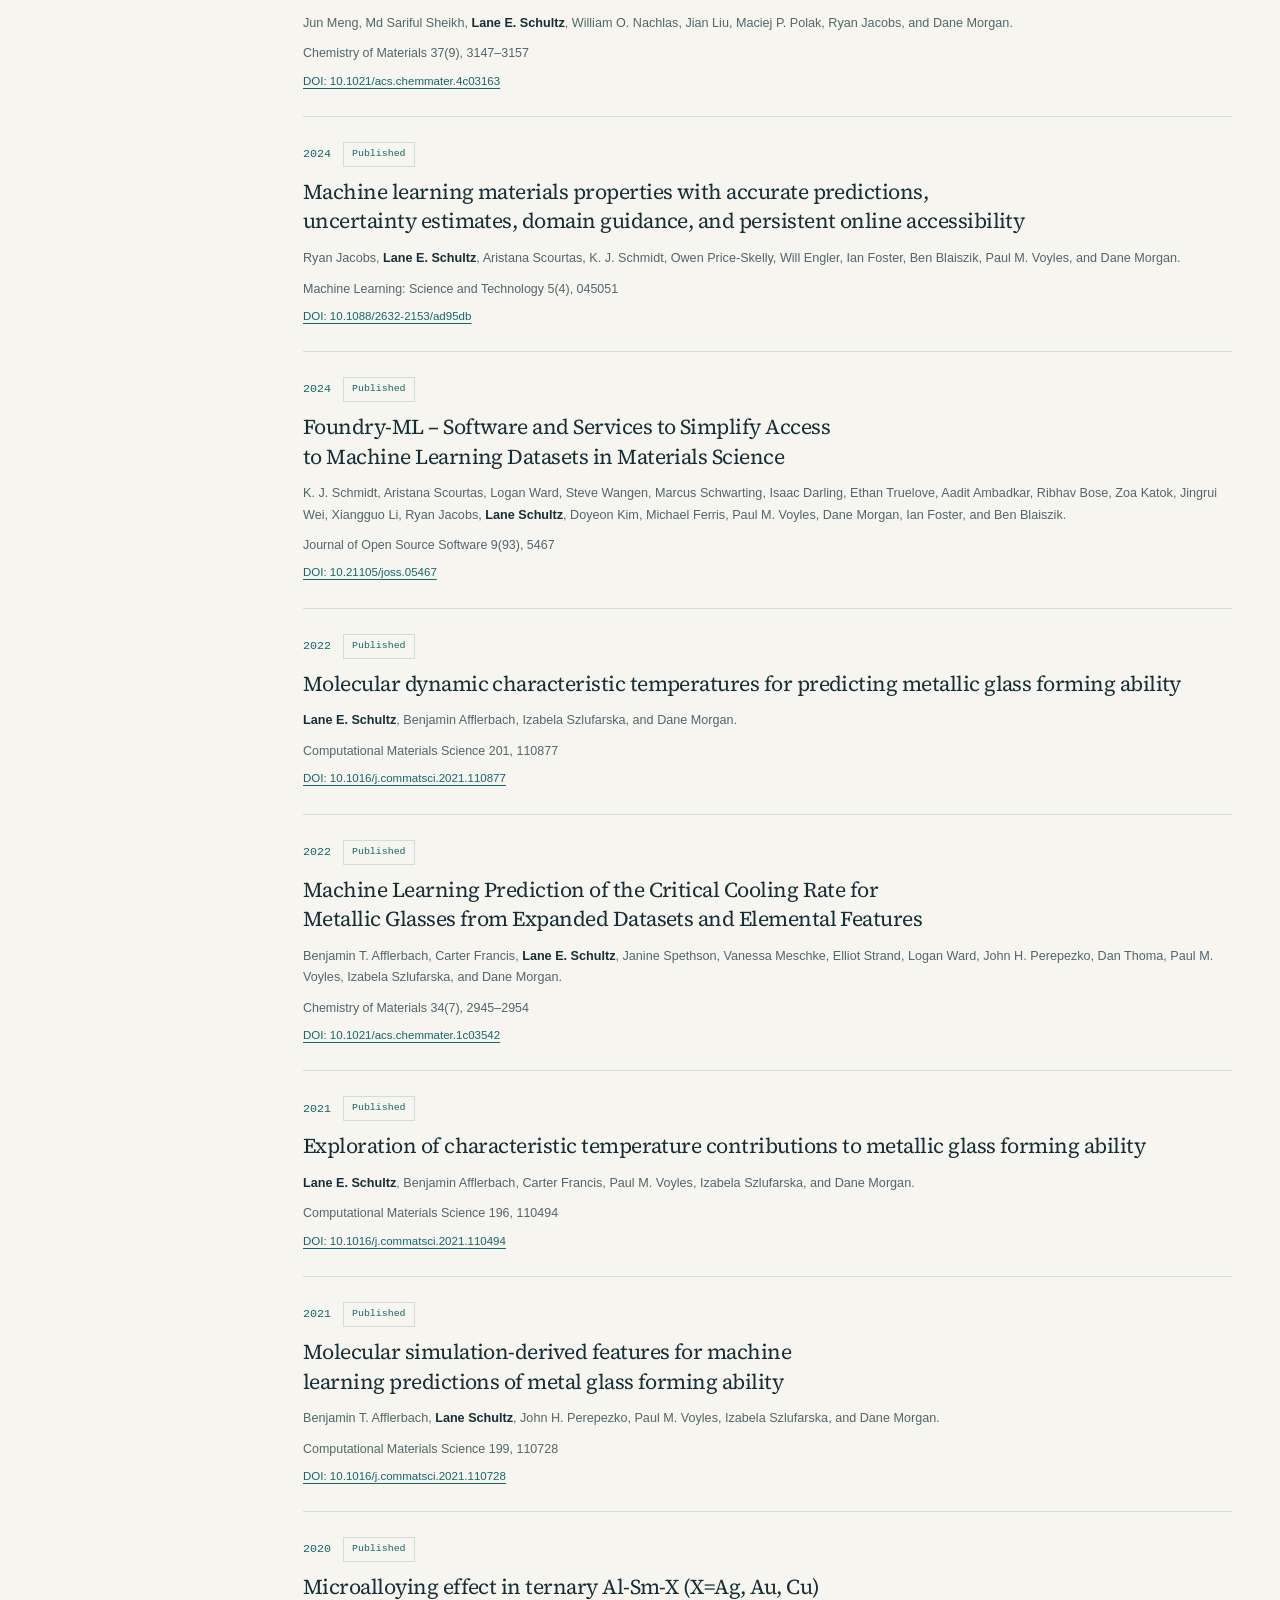
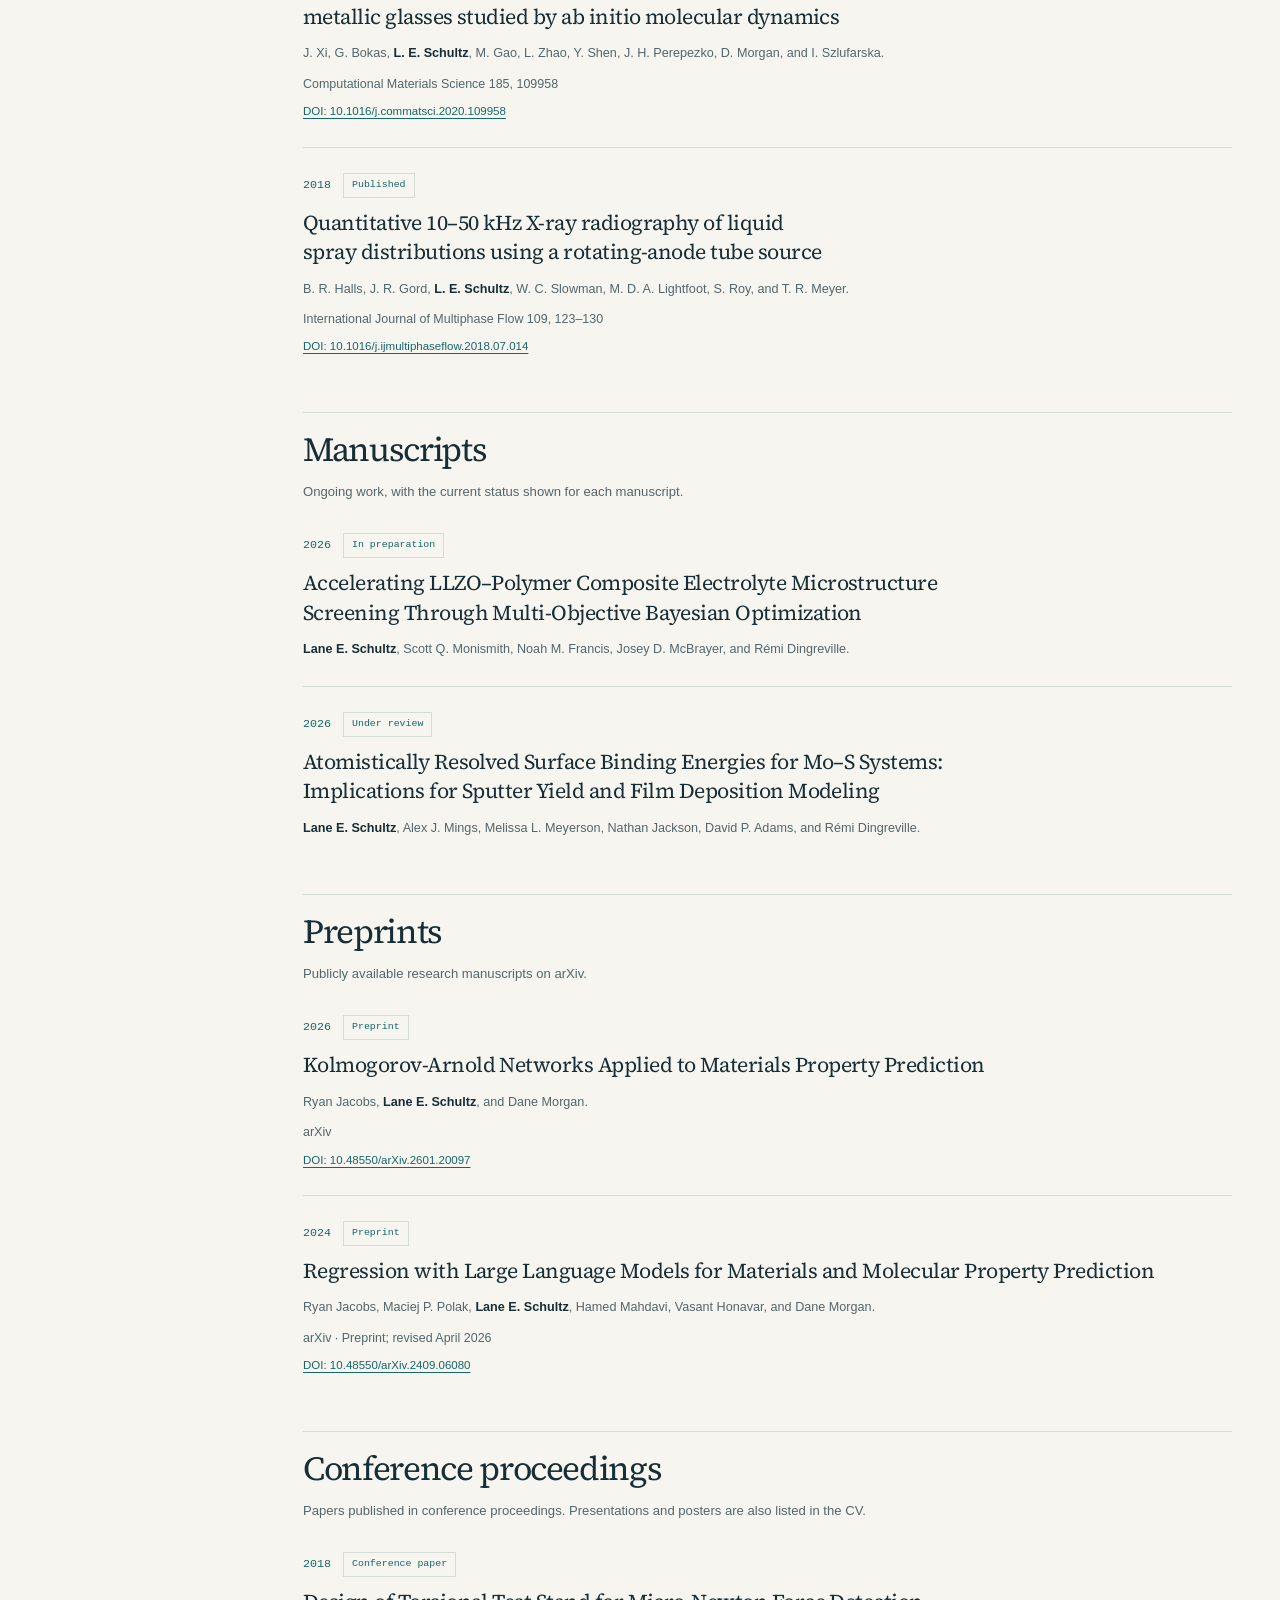
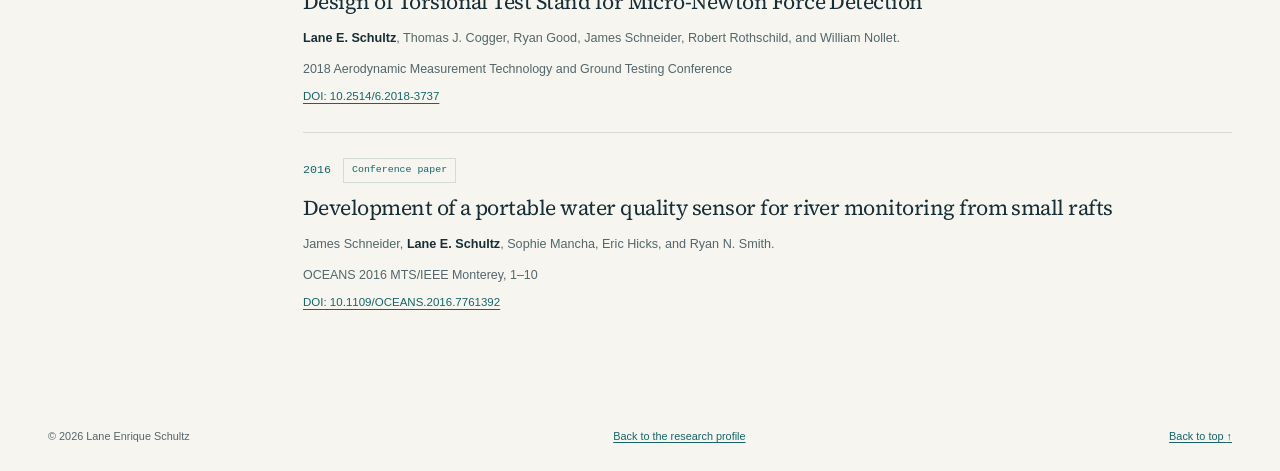
==== commit 63e412ff: "LS to LES" ====
--- a/publications/index.html
+++ b/publications/index.html
@@ -23,7 +23,7 @@
 <body>
   <a class="skip-link" href="#main">Skip to content</a>
   <header class="site-header"><div class="container header-inner">
-    <a class="brand" href="/" aria-label="Lane Schultz — home"><span class="brand-mark" aria-hidden="true">LS<span>·</span></span><span>Lane E. Schultz<span class="brand-subtitle">Materials scientist &amp; engineer</span></span></a>
+    <a class="brand" href="/" aria-label="Lane Schultz — home"><span class="brand-mark" aria-hidden="true">LES<span>·</span></span><span>Lane E. Schultz<span class="brand-subtitle">Materials scientist &amp; engineer</span></span></a>
     <button class="menu-toggle" type="button" aria-expanded="false" aria-controls="site-nav" hidden>Menu <span aria-hidden="true">+</span></button>
     <nav id="site-nav" class="site-nav" aria-label="Main navigation"><a href="/#research">Research</a><a href="/publications/" aria-current="page">Publications</a><a href="/#background">Background</a><a href="/#contact">Contact</a><a class="nav-cv" href="/curriculum_vitae/cv_full_leschultz.pdf">CV <span class="file-label">PDF</span><span aria-hidden="true">↗</span></a></nav>
   </div></header>
--- a/assets/css/site.css
+++ b/assets/css/site.css
@@ -142,12 +142,20 @@
 .education-list .timeline-date { margin-top: 3px; }
 .education-list .detail { font-size: 0.75rem; }
 .community-grid { display: grid; grid-template-columns: 1fr 1fr; gap: 100px; border-top: 1px solid #c7d4cb; margin-top: 64px; padding-top: 40px; }
-.community-grid h3 { font-family: var(--serif); font-size: 1.8rem; font-weight: 400; margin-top: 12px; }
+.community-grid h3, .personal-section > h3 { font-family: var(--serif); font-size: 1.8rem; font-weight: 400; margin-top: 12px; }
 .plain-list { list-style: none; padding: 0; margin: 23px 0 0; }
 .plain-list li + li { margin-top: 23px; }
 .plain-list strong { font-size: 0.84rem; font-weight: 600; }
 .plain-list p { font-size: 0.81rem; color: var(--muted); margin-top: 5px; }
 .plain-list .detail { font-size: 0.75rem; }
+
+.personal-section { border-top: 1px solid #c7d4cb; margin-top: 64px; padding-top: 40px; }
+.personal-grid { display: grid; grid-template-columns: repeat(3, minmax(0, 1fr)); gap: 48px; margin-top: 27px; }
+.personal-grid p { font-size: 0.87rem; color: var(--muted); margin-top: 10px; }
+.personal-grid strong { color: var(--ink); font-weight: 600; }
+.personal-grid .text-link { margin-top: 12px; }
+.personal-fun-fact { border-top: 1px solid #c7d4cb; color: var(--muted); font-size: 0.87rem; margin-top: 32px; padding-top: 22px; max-width: 90ch; }
+.personal-fun-fact strong { color: var(--ink); font-weight: 600; }
 
 .contact-section { background: var(--ink); color: var(--paper); }
 .contact-section .eyebrow { color: #afc7bd; margin-bottom: 19px; }
@@ -236,6 +244,7 @@
   .foundations { gap: 25px; padding: 30px; grid-template-columns: 1.5fr 0.8fr; }
   .background-grid { grid-template-columns: 0.9fr 1.2fr; gap: 38px; }
   .community-grid { gap: 40px; }
+  .personal-grid { gap: 28px; }
   .contact-grid { grid-template-columns: 1fr 0.4fr; gap: 35px; }
   .footer-inner > p:nth-child(2) { display: none; }
 }
@@ -285,7 +294,9 @@
   .background-grid, .community-grid { grid-template-columns: 1fr; gap: 42px; }
   .profile img { aspect-ratio: 1.35; max-height: 380px; object-position: 50% 35%; }
   .profile > p { font-size: 0.9rem; }
-  .community-grid { margin-top: 40px; padding-top: 35px; }
+  .community-grid, .personal-section { margin-top: 40px; padding-top: 35px; }
+  .personal-grid { grid-template-columns: 1fr; }
+  .personal-grid p { font-size: 0.9rem; }
   .contact-grid { grid-template-columns: 1fr; gap: 40px; }
   .contact-links { max-width: 400px; }
   .contact-email { font-size: clamp(1.08rem, 4.4vw, 1.7rem); }
@@ -331,8 +342,8 @@
   .research-project h3 { font-size: 15pt; }
   .contact-section { background: white; color: black; }
   .contact-section a, .contact-section .eyebrow, .contact-section .work-contact, .contact-section h2 + p { color: #174c4f; }
-  .hero-context, .community-grid, .foundations { margin-top: 25px; }
-  .publication-entry, .selected-publication, .timeline li, .education-list li { break-inside: avoid; }
+  .hero-context, .community-grid, .personal-section, .foundations { margin-top: 25px; }
+  .publication-entry, .selected-publication, .timeline li, .education-list li, .personal-grid > div { break-inside: avoid; }
   .archive-section + .archive-section { margin-top: 25px; }
   .profile img { max-height: 200px; }
   .button { background: white; color: black; border-color: black; }
